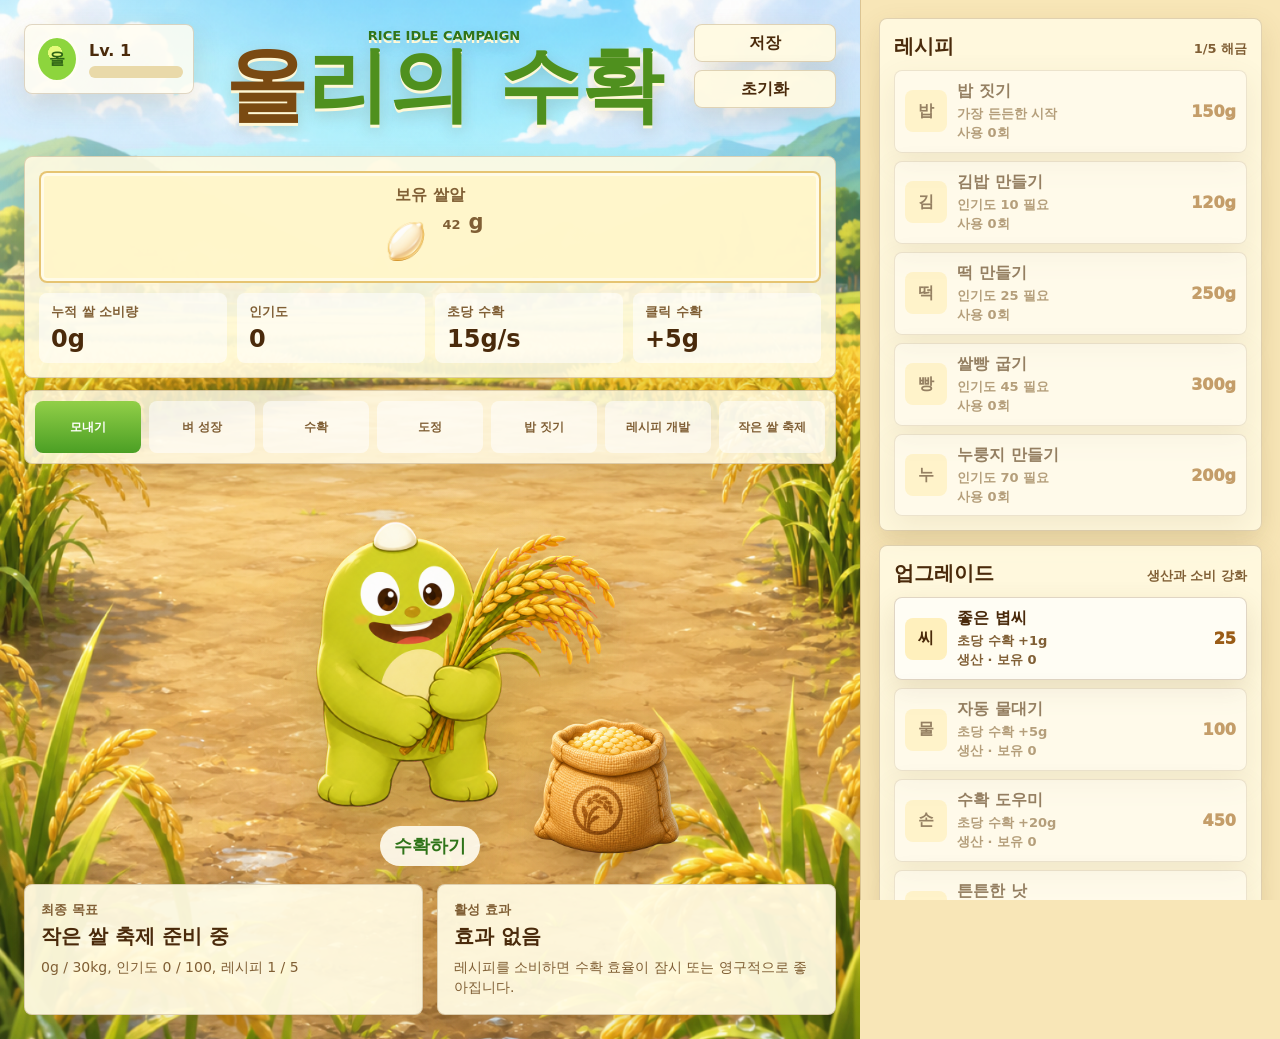
==== index.html @ 378a777c "feat: 올리의 수확 초기 프로토타입" ====
<!doctype html>
<html lang="ko">
  <head>
    <meta charset="utf-8" />
    <meta name="viewport" content="width=device-width, initial-scale=1" />
    <title>올리의 수확</title>
    <link rel="stylesheet" href="./styles.css?v=3" />
  </head>
  <body>
    <main class="app">
      <section class="field" aria-label="올리의 논">
        <canvas id="fieldCanvas" width="960" height="640" aria-hidden="true"></canvas>

        <header class="topbar">
          <div class="profile">
            <div class="portrait" aria-hidden="true">올</div>
            <div>
              <strong id="levelLabel">Lv. 1</strong>
              <div class="xp-track" aria-label="경험치">
                <span id="xpBar"></span>
              </div>
            </div>
          </div>

          <div class="title-block">
            <p class="eyebrow">Rice Idle Campaign</p>
            <h1>올리의 수확</h1>
          </div>

          <div class="toolbar">
            <button id="saveButton" type="button" title="저장">저장</button>
            <button id="resetButton" type="button" title="초기화">초기화</button>
          </div>
        </header>

        <section class="hero-stats" aria-label="핵심 지표">
          <div class="primary-stat">
            <span>보유 쌀알</span>
            <strong><img class="stat-icon" src="./assets/images/crops/rice_grain.png" alt="" /> <span id="rice">0</span><small class="stat-unit">g</small></strong>
          </div>
          <div>
            <span>누적 쌀 소비량</span>
            <strong id="consumed">0g</strong>
          </div>
          <div>
            <span>인기도</span>
            <strong id="popularity">0</strong>
          </div>
          <div>
            <span>초당 수확</span>
            <strong id="perSecond">15g/s</strong>
          </div>
          <div>
            <span>클릭 수확</span>
            <strong id="tapValue">+5g</strong>
          </div>
        </section>

        <section class="stage-strip" aria-label="성장 단계">
          <div id="stageList" class="stage-list"></div>
        </section>

        <section class="play-area" aria-label="수확하기">
          <button id="harvestButton" class="ollie-button" type="button">
            <img id="ollieImage" class="ollie-image" src="./assets/images/characters/ollie_harvest.png" alt="올리" />
            <span class="ollie-label">수확하기</span>
          </button>
          <img class="rice-bag" src="./assets/images/crops/rice_bag.png" alt="" />
          <div id="floatLayer" class="float-layer" aria-hidden="true"></div>
        </section>

        <section class="bottom-cards" aria-label="목표와 효과">
          <article class="goal-card">
            <span>최종 목표</span>
            <strong id="festivalGoal">작은 쌀 축제 준비 중</strong>
            <p id="festivalHint">누적 소비량 30kg, 인기도 100, 레시피 5종 해금</p>
            <button id="festivalButton" class="festival-button" type="button" hidden>축제 개최</button>
          </article>
          <article class="goal-card">
            <span>활성 효과</span>
            <strong id="buffSummary">효과 없음</strong>
            <p>레시피를 소비하면 수확 효율이 잠시 또는 영구적으로 좋아집니다.</p>
          </article>
        </section>
      </section>

      <aside class="panel" aria-label="성장 메뉴">
        <section class="panel-section">
          <div class="section-title">
            <h2>레시피</h2>
            <span id="recipeCount">0/5 해금</span>
          </div>
          <div id="recipeList" class="card-list"></div>
        </section>

        <section class="panel-section">
          <div class="section-title">
            <h2>업그레이드</h2>
            <span>생산과 소비 강화</span>
          </div>
          <div id="upgradeList" class="card-list"></div>
        </section>

        <section class="panel-section">
          <div class="section-title">
            <h2>미션</h2>
            <span>초반 동선</span>
          </div>
          <div id="missionList" class="card-list"></div>
        </section>

        <section class="panel-section">
          <div class="section-title">
            <h2>소비 마일스톤</h2>
            <span>쌀을 즐기는 여정</span>
          </div>
          <div id="milestoneList" class="milestones"></div>
        </section>
      </aside>
    </main>

    <dialog id="festivalDialog" class="festival-dialog">
      <h2>작은 쌀 축제 개최!</h2>
      <p>
        작은 논에서 시작된 올리의 수확이 모두의 축제가 되었어요.
        이제 100kg 지역 대표 쌀 축제를 향한 다음 여정이 열립니다.
      </p>
      <button id="closeFestivalButton" type="button">계속 수확하기</button>
    </dialog>

    <div id="toast" class="toast" role="status" aria-live="polite"></div>

    <script src="./game.js?v=2"></script>
  </body>
</html>
---- styles.css ----
:root {
  color-scheme: light;
  --sky: #9fd8ff;
  --field: #f2c84c;
  --leaf: #4d9a29;
  --leaf-dark: #2f7419;
  --soil: #7b512d;
  --cream: #fff6d8;
  --card: rgba(255, 250, 226, 0.94);
  --card-strong: #fff0bd;
  --text: #4a2a0b;
  --muted: #805f35;
  --line: rgba(116, 75, 20, 0.22);
  --green: #67b72f;
  --orange: #f4a51c;
  --brown: #9a5c16;
  --white: #fffdf2;
}

* {
  box-sizing: border-box;
}

html {
  min-width: 320px;
}

body {
  margin: 0;
  min-height: 100vh;
  background: #f8e6b7;
  color: var(--text);
  font-family:
    Inter, ui-sans-serif, system-ui, -apple-system, BlinkMacSystemFont, "Segoe UI",
    sans-serif;
}

button {
  border: 0;
  color: inherit;
  font: inherit;
  cursor: pointer;
}

.app {
  display: grid;
  grid-template-columns: minmax(0, 1fr) 420px;
  min-height: 100vh;
  background: #f8e6b7;
}

.field {
  position: relative;
  min-height: 100vh;
  overflow: hidden;
  padding: 24px;
  background:
    linear-gradient(rgba(255, 255, 255, 0.03), rgba(255, 255, 255, 0.03)),
    url("./assets/images/backgrounds/farm_main.png") center / cover no-repeat;
}

#fieldCanvas {
  position: absolute;
  inset: 0;
  width: 100%;
  height: 100%;
  opacity: 0;
}

.topbar,
.hero-stats,
.stage-strip,
.play-area,
.bottom-cards {
  position: relative;
  z-index: 2;
}

.topbar {
  display: grid;
  grid-template-columns: 170px minmax(0, 1fr) 142px;
  align-items: start;
  gap: 18px;
}

.profile,
.toolbar button,
.hero-stats,
.stage-strip,
.goal-card,
.panel-section,
.game-card,
.milestone,
.festival-dialog {
  border: 1px solid var(--line);
  box-shadow: 0 10px 28px rgba(109, 75, 18, 0.14);
}

.profile {
  display: flex;
  align-items: center;
  gap: 10px;
  min-height: 68px;
  padding: 10px;
  border-radius: 8px;
  background: rgba(255, 253, 242, 0.86);
}

.portrait {
  display: grid;
  place-items: center;
  width: 48px;
  height: 48px;
  border: 3px solid var(--white);
  border-radius: 50%;
  background: radial-gradient(circle at 45% 35%, #e6fb7b 0 20%, #8dd53d 21% 100%);
  color: #2f6516;
  font-weight: 900;
}

.xp-track {
  width: 94px;
  height: 12px;
  margin-top: 6px;
  overflow: hidden;
  border-radius: 999px;
  background: #e9d9a9;
}

.xp-track span {
  display: block;
  width: 0%;
  height: 100%;
  border-radius: inherit;
  background: linear-gradient(90deg, #72c83c, #f0bd2d);
}

.title-block {
  text-align: center;
  text-shadow:
    0 3px 0 #fff8d6,
    0 6px 16px rgba(89, 59, 13, 0.2);
}

.eyebrow {
  margin: 4px 0 4px;
  color: var(--leaf-dark);
  font-size: 13px;
  font-weight: 900;
  text-transform: uppercase;
}

h1,
h2,
p {
  margin: 0;
  letter-spacing: 0;
}

h1 {
  color: #4f901e;
  font-size: clamp(42px, 7vw, 82px);
  line-height: 0.92;
}

h1::first-letter {
  color: #7a4a12;
}

h2 {
  font-size: 20px;
}

.toolbar {
  display: grid;
  gap: 8px;
}

.toolbar button,
.festival-dialog button {
  min-height: 38px;
  padding: 0 14px;
  border-radius: 8px;
  background: var(--card);
  font-weight: 900;
}

.hero-stats {
  display: grid;
  grid-template-columns: repeat(4, minmax(0, 1fr));
  gap: 10px;
  max-width: 860px;
  margin: 34px auto 12px;
  padding: 14px;
  border-radius: 8px;
  background: rgba(255, 250, 226, 0.9);
}

.hero-stats div {
  min-width: 0;
  padding: 10px 12px;
  border-radius: 8px;
  background: rgba(255, 255, 255, 0.58);
}

.hero-stats span,
.goal-card span,
.section-title span,
.card-meta,
.card-note,
.milestone span {
  display: block;
  color: var(--muted);
  font-size: 13px;
  font-weight: 800;
}

.hero-stats strong {
  display: flex;
  align-items: center;
  gap: 8px;
  margin-top: 4px;
  font-size: 24px;
  white-space: nowrap;
}

.primary-stat {
  grid-column: 1 / -1;
  display: grid;
  place-items: center;
  min-height: 112px;
  border: 2px solid rgba(210, 155, 42, 0.55);
  background: rgba(255, 246, 201, 0.94) !important;
  box-shadow: inset 0 0 0 3px rgba(255, 255, 255, 0.55);
  text-align: center;
}

.primary-stat > span {
  font-size: 16px;
}

.primary-stat strong {
  align-items: baseline;
  margin-top: 2px;
  font-size: 52px;
  line-height: 1;
}

.stat-icon {
  align-self: center;
  width: 58px;
  height: 58px;
  object-fit: contain;
}

.stat-unit {
  align-self: baseline;
  margin-bottom: 0;
  color: var(--muted);
  font-size: 21px;
}

.stage-strip {
  max-width: 820px;
  margin: 0 auto;
  padding: 10px;
  border-radius: 8px;
  background: rgba(255, 250, 226, 0.86);
}

.stage-list {
  display: grid;
  grid-template-columns: repeat(7, minmax(0, 1fr));
  gap: 8px;
}

.stage {
  display: grid;
  place-items: center;
  min-height: 52px;
  padding: 8px 4px;
  border-radius: 8px;
  background: rgba(255, 255, 255, 0.56);
  color: var(--muted);
  font-size: 12px;
  font-weight: 900;
  text-align: center;
}

.stage.active {
  background: linear-gradient(180deg, #92cf48, #4b9f24);
  color: #fff;
}

.play-area {
  position: relative;
  display: grid;
  place-items: center;
  min-height: 390px;
}

.ollie-button {
  position: relative;
  display: grid;
  place-items: center;
  width: min(50vw, 420px);
  min-width: 280px;
  aspect-ratio: 1;
  border-radius: 50%;
  background: radial-gradient(circle, rgba(255, 233, 89, 0.2), transparent 66%);
  filter: drop-shadow(0 22px 24px rgba(83, 70, 18, 0.28));
  transition:
    transform 140ms ease,
    filter 140ms ease;
}

.ollie-button:hover {
  filter: brightness(1.05);
  transform: translateY(-2px);
}

.ollie-button:active,
.ollie-button.harvest-pop {
  transform: translateY(3px) scale(0.98);
}

.ollie-image {
  width: 100%;
  height: 100%;
  object-fit: contain;
  pointer-events: none;
  user-select: none;
}

.ollie-label {
  position: absolute;
  bottom: 18px;
  padding: 8px 14px;
  border-radius: 999px;
  background: rgba(255, 253, 242, 0.9);
  color: var(--leaf-dark);
  font-size: 18px;
  font-weight: 1000;
}

.rice-bag {
  position: absolute;
  right: clamp(24px, 11vw, 140px);
  bottom: 8px;
  width: min(22vw, 180px);
  min-width: 96px;
  filter: drop-shadow(0 16px 18px rgba(74, 50, 10, 0.24));
  pointer-events: none;
}

.float-layer {
  position: absolute;
  inset: 0;
  pointer-events: none;
}

.float-text {
  position: absolute;
  z-index: 4;
  color: #fff3a0;
  font-size: 28px;
  font-weight: 1000;
  text-shadow:
    0 3px 0 #9f5c10,
    0 6px 12px rgba(70, 42, 4, 0.3);
  animation: float-up 900ms ease forwards;
}

.rice-particle {
  position: absolute;
  z-index: 4;
  width: 34px;
  height: 34px;
  object-fit: contain;
  pointer-events: none;
  filter: drop-shadow(0 4px 6px rgba(126, 80, 10, 0.24));
  animation: rice-burst 1080ms ease-out forwards;
}

@keyframes float-up {
  from {
    opacity: 0;
    transform: translateY(20px) scale(0.88);
  }
  18% {
    opacity: 1;
  }
  to {
    opacity: 0;
    transform: translateY(-62px) scale(1.06);
  }
}

@keyframes rice-burst {
  from {
    opacity: 0;
    transform: translate(0, 0) rotate(0deg) scale(0.6);
  }
  15% {
    opacity: 1;
  }
  to {
    opacity: 0;
    transform: translate(var(--burst-x), var(--burst-y)) rotate(var(--burst-r)) scale(1.05);
  }
}

.bottom-cards {
  display: grid;
  grid-template-columns: repeat(2, minmax(0, 1fr));
  gap: 14px;
  max-width: 820px;
  margin: 0 auto;
}

.goal-card {
  min-height: 104px;
  padding: 16px;
  border-radius: 8px;
  background: var(--card);
}

.goal-card strong {
  display: block;
  margin: 4px 0 8px;
  font-size: 20px;
}

.goal-card p {
  color: var(--muted);
  font-size: 14px;
  line-height: 1.4;
}

.festival-button {
  width: 100%;
  min-height: 38px;
  margin-top: 10px;
  border-radius: 8px;
  background: linear-gradient(180deg, #ffd86b, #f2a51a);
  color: var(--text);
  font-weight: 1000;
}

.panel {
  position: relative;
  z-index: 3;
  display: flex;
  flex-direction: column;
  gap: 14px;
  min-height: 100vh;
  max-height: 100vh;
  overflow: auto;
  padding: 18px;
  background: #f8e6b7;
  border-left: 1px solid var(--line);
}

.panel-section {
  padding: 14px;
  border-radius: 8px;
  background: rgba(255, 250, 226, 0.9);
}

.section-title {
  display: flex;
  align-items: baseline;
  justify-content: space-between;
  gap: 12px;
  margin-bottom: 10px;
}

.card-list {
  display: grid;
  gap: 8px;
}

.game-card {
  display: grid;
  grid-template-columns: 42px minmax(0, 1fr) auto;
  align-items: center;
  gap: 10px;
  width: 100%;
  min-height: 72px;
  padding: 10px;
  border-radius: 8px;
  background: rgba(255, 255, 255, 0.68);
  text-align: left;
}

.game-card:disabled {
  cursor: not-allowed;
  opacity: 0.58;
}

.game-card.claimed {
  opacity: 0.72;
}

.card-icon {
  display: grid;
  place-items: center;
  width: 42px;
  height: 42px;
  border-radius: 8px;
  background: var(--card-strong);
  font-weight: 1000;
}

.card-title {
  display: block;
  margin-bottom: 3px;
  font-weight: 1000;
}

.card-cost {
  color: var(--brown);
  font-weight: 1000;
  white-space: nowrap;
}

.card-note {
  margin-top: 2px;
  line-height: 1.3;
}

.milestones {
  display: grid;
  gap: 8px;
}

.milestone {
  display: grid;
  gap: 4px;
  padding: 10px;
  border-radius: 8px;
  background: rgba(255, 255, 255, 0.58);
}

.milestone.done {
  background: rgba(118, 188, 61, 0.25);
}

.progress-track {
  height: 8px;
  overflow: hidden;
  border-radius: 999px;
  background: #ead9a6;
}

.progress-track span {
  display: block;
  width: 0%;
  height: 100%;
  border-radius: inherit;
  background: linear-gradient(90deg, var(--green), var(--orange));
}

.festival-dialog {
  max-width: 420px;
  padding: 22px;
  border: 0;
  border-radius: 8px;
  background: var(--cream);
  color: var(--text);
}

.festival-dialog::backdrop {
  background: rgba(40, 25, 5, 0.4);
}

.festival-dialog p {
  margin: 12px 0 18px;
  color: var(--muted);
  line-height: 1.55;
}

.festival-dialog button {
  width: 100%;
  background: linear-gradient(180deg, #ffd86b, #f2a51a);
}

.toast {
  position: fixed;
  left: 50%;
  bottom: 22px;
  z-index: 8;
  max-width: min(520px, calc(100vw - 28px));
  transform: translateX(-50%) translateY(20px);
  padding: 12px 16px;
  border: 1px solid var(--line);
  border-radius: 8px;
  background: rgba(255, 250, 226, 0.96);
  color: var(--text);
  font-weight: 900;
  opacity: 0;
  pointer-events: none;
  transition:
    opacity 180ms ease,
    transform 180ms ease;
}

.toast.show {
  opacity: 1;
  transform: translateX(-50%) translateY(0);
}

@media (max-width: 1080px) {
  .app {
    grid-template-columns: 1fr;
  }

  .field {
    min-height: 780px;
  }

  .panel {
    max-height: none;
    border-left: 0;
    border-top: 1px solid var(--line);
  }
}

@media (max-width: 760px) {
  .field {
    min-height: 760px;
    padding: 14px;
  }

  .topbar {
    grid-template-columns: 1fr auto;
  }

  .title-block {
    grid-column: 1 / -1;
    grid-row: 1;
    text-align: left;
  }

  .profile {
    grid-column: 1;
    grid-row: 2;
  }

  .toolbar {
    grid-column: 2;
    grid-row: 2;
    min-width: 88px;
  }

  h1 {
    font-size: 44px;
  }

  .hero-stats {
    grid-template-columns: repeat(2, minmax(0, 1fr));
    margin-top: 18px;
  }

  .primary-stat {
    grid-column: 1 / -1;
    min-height: 100px;
  }

  .stage-list {
    grid-template-columns: repeat(4, minmax(0, 1fr));
  }

  .play-area {
    min-height: 300px;
  }

  .ollie-button {
    width: min(72vw, 310px);
    min-width: 230px;
  }

  .rice-bag {
    right: 12px;
    bottom: 8px;
    width: 112px;
  }

  .bottom-cards {
    grid-template-columns: 1fr;
  }
}

@media (max-width: 460px) {
  .hero-stats strong {
    font-size: 20px;
  }

  .primary-stat strong {
    font-size: 42px;
  }

  .stat-icon {
    width: 48px;
    height: 48px;
  }

  .stat-unit {
    font-size: 18px;
  }

  .game-card {
    grid-template-columns: 38px minmax(0, 1fr);
  }

  .card-cost {
    grid-column: 2;
  }
}
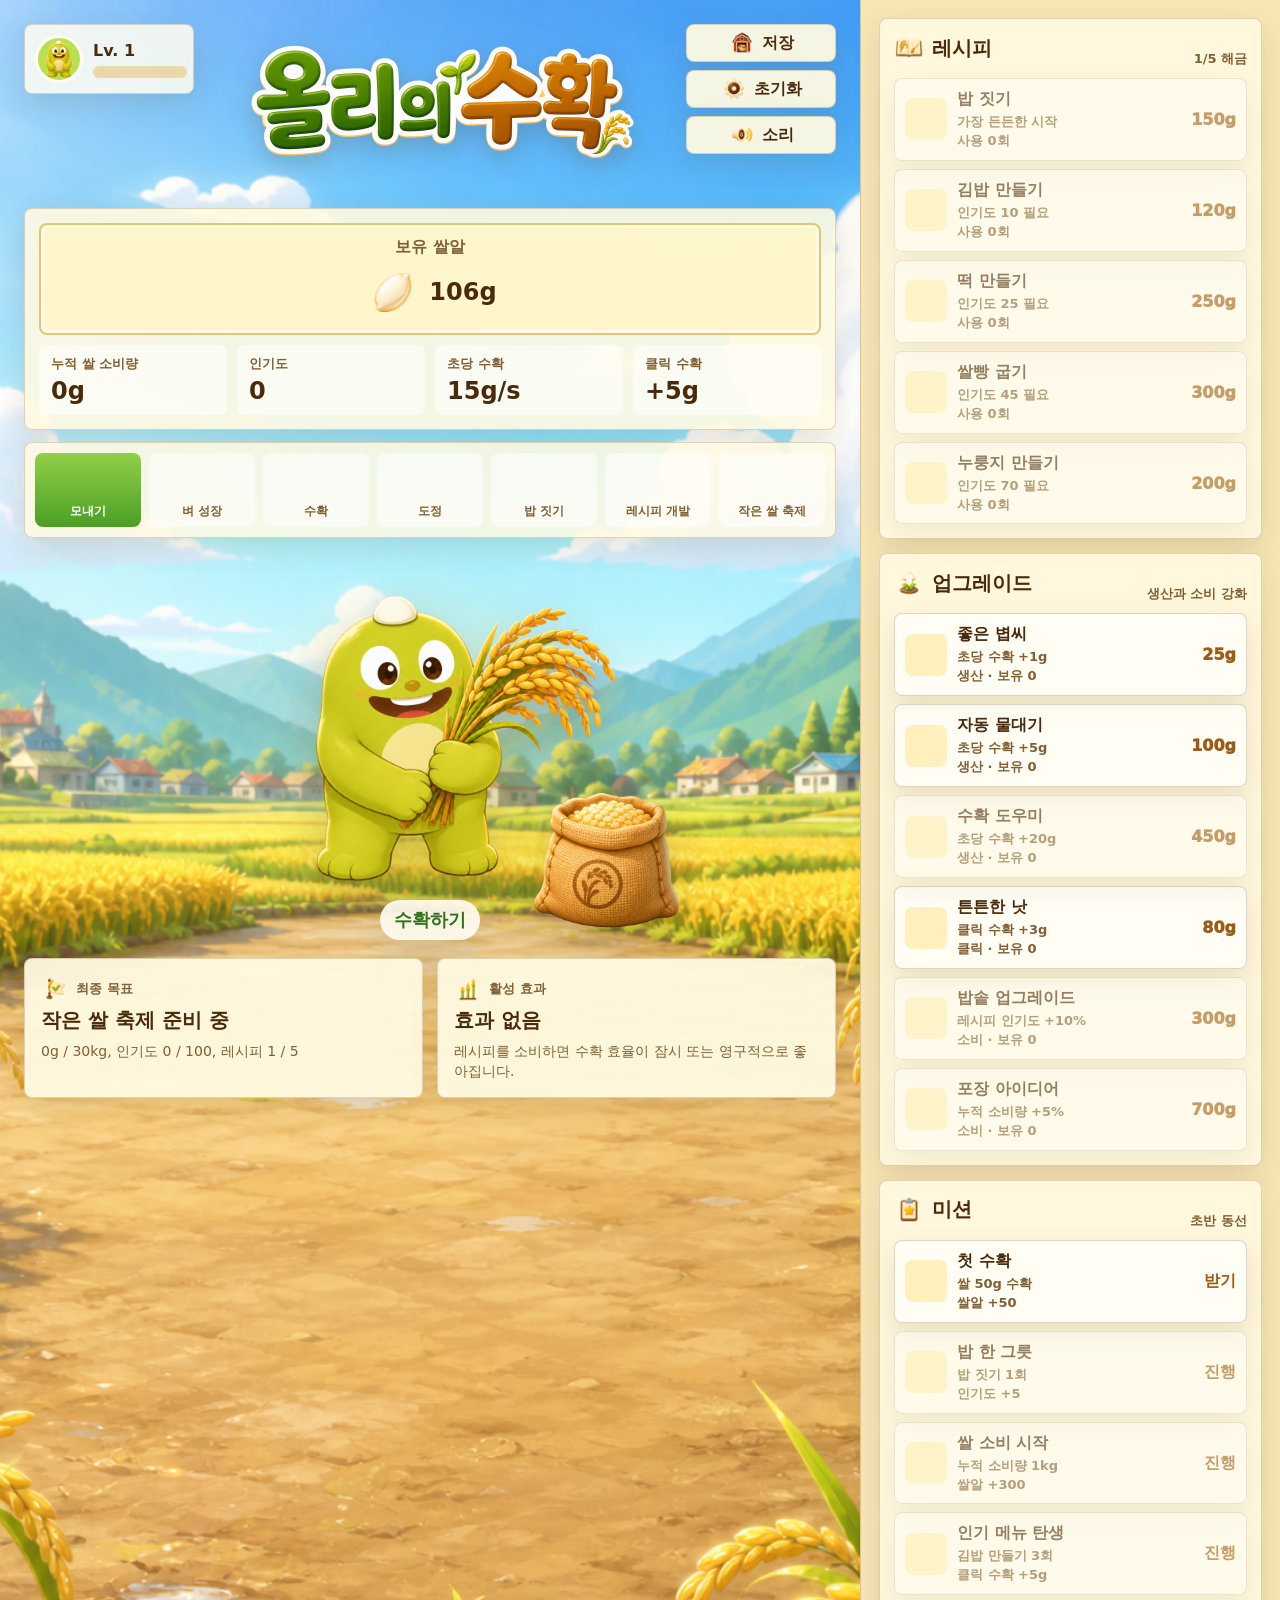
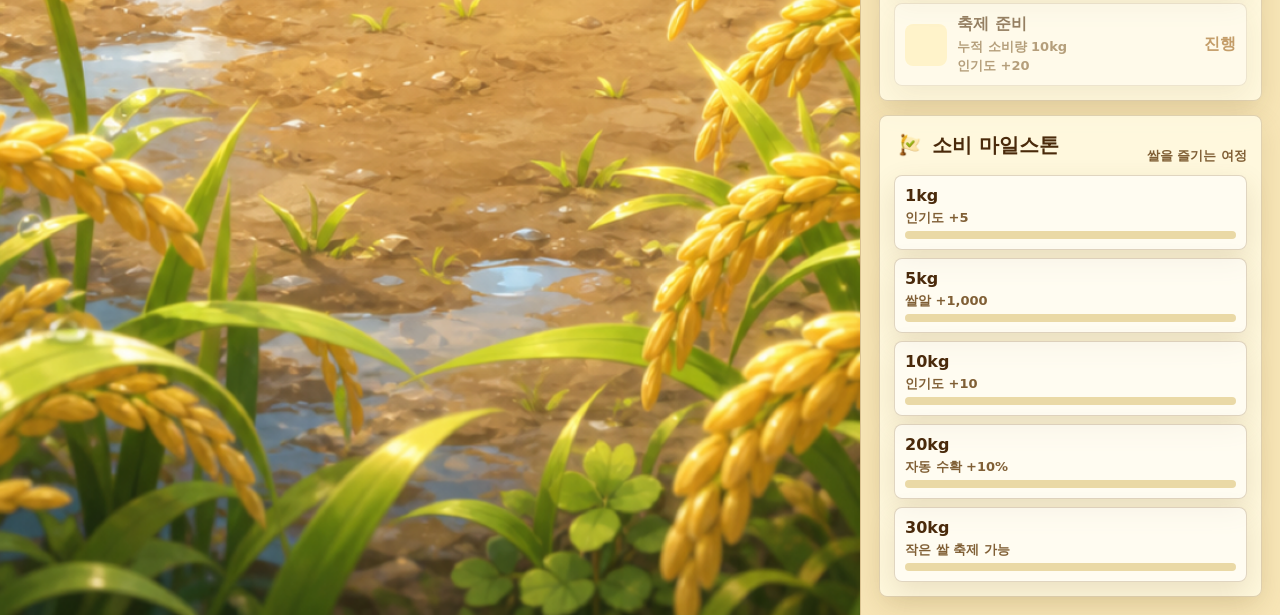
==== commit f1b62020: "feat: UI 이미지 에셋과 게임 연출 추가" ====
--- a/index.html
+++ b/index.html
@@ -4,7 +4,7 @@
     <meta charset="utf-8" />
     <meta name="viewport" content="width=device-width, initial-scale=1" />
     <title>올리의 수확</title>
-    <link rel="stylesheet" href="./styles.css?v=3" />
+    <link rel="stylesheet" href="./styles.css?v=7" />
   </head>
   <body>
     <main class="app">
@@ -13,7 +13,7 @@
 
         <header class="topbar">
           <div class="profile">
-            <div class="portrait" aria-hidden="true">올</div>
+            <img class="portrait" src="./assets/images/characters/ollie_portrait.png" alt="올리" />
             <div>
               <strong id="levelLabel">Lv. 1</strong>
               <div class="xp-track" aria-label="경험치">
@@ -23,20 +23,29 @@
           </div>
 
           <div class="title-block">
-            <p class="eyebrow">Rice Idle Campaign</p>
-            <h1>올리의 수확</h1>
+            <img class="game-logo" src="./assets/images/branding/logo_ollies_harvest.png" alt="올리의 수확" />
           </div>
 
           <div class="toolbar">
-            <button id="saveButton" type="button" title="저장">저장</button>
-            <button id="resetButton" type="button" title="초기화">초기화</button>
+            <button id="saveButton" type="button" title="저장">
+              <img src="./assets/images/ui/ui_storage.png" alt="" />
+              <span>저장</span>
+            </button>
+            <button id="resetButton" type="button" title="초기화">
+              <img src="./assets/images/ui/ui_settings.png" alt="" />
+              <span>초기화</span>
+            </button>
+            <button id="soundButton" type="button" title="효과음 켜짐" aria-pressed="true">
+              <img id="soundIcon" src="./assets/images/ui/ui_sound_on.png" alt="" />
+              <span>소리</span>
+            </button>
           </div>
         </header>
 
         <section class="hero-stats" aria-label="핵심 지표">
           <div class="primary-stat">
             <span>보유 쌀알</span>
-            <strong><img class="stat-icon" src="./assets/images/crops/rice_grain.png" alt="" /> <span id="rice">0</span><small class="stat-unit">g</small></strong>
+            <strong><img class="stat-icon" src="./assets/images/crops/rice_grain.png" alt="" /> <span id="rice">0g</span></strong>
           </div>
           <div>
             <span>누적 쌀 소비량</span>
@@ -71,13 +80,13 @@
 
         <section class="bottom-cards" aria-label="목표와 효과">
           <article class="goal-card">
-            <span>최종 목표</span>
+            <span class="goal-heading"><img src="./assets/images/ui/ui_milestone.png" alt="" />최종 목표</span>
             <strong id="festivalGoal">작은 쌀 축제 준비 중</strong>
             <p id="festivalHint">누적 소비량 30kg, 인기도 100, 레시피 5종 해금</p>
             <button id="festivalButton" class="festival-button" type="button" hidden>축제 개최</button>
           </article>
           <article class="goal-card">
-            <span>활성 효과</span>
+            <span class="goal-heading"><img src="./assets/images/ui/ui_stats.png" alt="" />활성 효과</span>
             <strong id="buffSummary">효과 없음</strong>
             <p>레시피를 소비하면 수확 효율이 잠시 또는 영구적으로 좋아집니다.</p>
           </article>
@@ -87,7 +96,7 @@
       <aside class="panel" aria-label="성장 메뉴">
         <section class="panel-section">
           <div class="section-title">
-            <h2>레시피</h2>
+            <h2><img src="./assets/images/ui/ui_recipe.png" alt="" />레시피</h2>
             <span id="recipeCount">0/5 해금</span>
           </div>
           <div id="recipeList" class="card-list"></div>
@@ -95,7 +104,7 @@
 
         <section class="panel-section">
           <div class="section-title">
-            <h2>업그레이드</h2>
+            <h2><img src="./assets/images/ui/ui_upgrade.png" alt="" />업그레이드</h2>
             <span>생산과 소비 강화</span>
           </div>
           <div id="upgradeList" class="card-list"></div>
@@ -103,7 +112,7 @@
 
         <section class="panel-section">
           <div class="section-title">
-            <h2>미션</h2>
+            <h2><img src="./assets/images/ui/ui_mission.png" alt="" />미션</h2>
             <span>초반 동선</span>
           </div>
           <div id="missionList" class="card-list"></div>
@@ -111,7 +120,7 @@
 
         <section class="panel-section">
           <div class="section-title">
-            <h2>소비 마일스톤</h2>
+            <h2><img src="./assets/images/ui/ui_milestone.png" alt="" />소비 마일스톤</h2>
             <span>쌀을 즐기는 여정</span>
           </div>
           <div id="milestoneList" class="milestones"></div>
@@ -120,6 +129,7 @@
     </main>
 
     <dialog id="festivalDialog" class="festival-dialog">
+      <img class="festival-badge" src="./assets/images/badges/festival_badge.png" alt="작은 쌀 축제 달성 배지" />
       <h2>작은 쌀 축제 개최!</h2>
       <p>
         작은 논에서 시작된 올리의 수확이 모두의 축제가 되었어요.
@@ -130,6 +140,6 @@
 
     <div id="toast" class="toast" role="status" aria-live="polite"></div>
 
-    <script src="./game.js?v=2"></script>
+    <script src="./game.js?v=4"></script>
   </body>
 </html>
--- a/styles.css
+++ b/styles.css
@@ -57,6 +57,19 @@
   background:
     linear-gradient(rgba(255, 255, 255, 0.03), rgba(255, 255, 255, 0.03)),
     url("./assets/images/backgrounds/farm_main.png") center / cover no-repeat;
+  transition: background-image 500ms ease;
+}
+
+.field[data-scene="village"] {
+  background-image:
+    linear-gradient(rgba(255, 255, 255, 0.03), rgba(255, 255, 255, 0.03)),
+    url("./assets/images/backgrounds/village_main.png");
+}
+
+.field[data-scene="festival"] {
+  background-image:
+    linear-gradient(rgba(255, 255, 255, 0.03), rgba(255, 255, 255, 0.03)),
+    url("./assets/images/backgrounds/festival_main.png");
 }
 
 #fieldCanvas {
@@ -78,7 +91,7 @@
 
 .topbar {
   display: grid;
-  grid-template-columns: 170px minmax(0, 1fr) 142px;
+  grid-template-columns: 170px minmax(0, 1fr) 150px;
   align-items: start;
   gap: 18px;
 }
@@ -107,15 +120,13 @@
 }
 
 .portrait {
-  display: grid;
-  place-items: center;
   width: 48px;
   height: 48px;
   border: 3px solid var(--white);
   border-radius: 50%;
-  background: radial-gradient(circle at 45% 35%, #e6fb7b 0 20%, #8dd53d 21% 100%);
-  color: #2f6516;
-  font-weight: 900;
+  background: #b9df52;
+  object-fit: cover;
+  object-position: center 18%;
 }
 
 .xp-track {
@@ -136,18 +147,17 @@
 }
 
 .title-block {
+  display: grid;
+  place-items: center;
   text-align: center;
-  text-shadow:
-    0 3px 0 #fff8d6,
-    0 6px 16px rgba(89, 59, 13, 0.2);
-}
-
-.eyebrow {
-  margin: 4px 0 4px;
-  color: var(--leaf-dark);
-  font-size: 13px;
-  font-weight: 900;
-  text-transform: uppercase;
+}
+
+.game-logo {
+  display: block;
+  width: min(100%, 520px);
+  max-height: 150px;
+  object-fit: contain;
+  filter: drop-shadow(0 8px 12px rgba(86, 55, 10, 0.2));
 }
 
 h1,
@@ -183,6 +193,19 @@
   border-radius: 8px;
   background: var(--card);
   font-weight: 900;
+}
+
+.toolbar button {
+  display: flex;
+  align-items: center;
+  justify-content: center;
+  gap: 7px;
+}
+
+.toolbar button img {
+  width: 26px;
+  height: 26px;
+  object-fit: contain;
 }
 
 .hero-stats {
@@ -239,11 +262,16 @@
   font-size: 16px;
 }
 
+.primary-stat #rice {
+  display: inline;
+  color: inherit;
+  font-size: inherit;
+  font-weight: inherit;
+}
+
 .primary-stat strong {
-  align-items: baseline;
   margin-top: 2px;
-  font-size: 52px;
-  line-height: 1;
+  font-size: 24px;
 }
 
 .stat-icon {
@@ -253,13 +281,6 @@
   object-fit: contain;
 }
 
-.stat-unit {
-  align-self: baseline;
-  margin-bottom: 0;
-  color: var(--muted);
-  font-size: 21px;
-}
-
 .stage-strip {
   max-width: 820px;
   margin: 0 auto;
@@ -277,7 +298,7 @@
 .stage {
   display: grid;
   place-items: center;
-  min-height: 52px;
+  min-height: 74px;
   padding: 8px 4px;
   border-radius: 8px;
   background: rgba(255, 255, 255, 0.56);
@@ -285,6 +306,16 @@
   font-size: 12px;
   font-weight: 900;
   text-align: center;
+}
+
+.stage img {
+  width: 42px;
+  height: 42px;
+  object-fit: contain;
+}
+
+.stage span {
+  line-height: 1.15;
 }
 
 .stage.active {
@@ -382,6 +413,37 @@
   animation: rice-burst 1080ms ease-out forwards;
 }
 
+.action-effect {
+  position: absolute;
+  z-index: 3;
+  left: 50%;
+  top: 50%;
+  width: min(68%, 340px);
+  aspect-ratio: 1;
+  object-fit: contain;
+  pointer-events: none;
+  transform: translate(-50%, -50%);
+  animation: effect-pop 900ms ease-out forwards;
+}
+
+.action-effect.effect-small {
+  width: 90px;
+}
+
+@keyframes effect-pop {
+  from {
+    opacity: 0;
+    transform: translate(-50%, -50%) scale(0.45) rotate(-8deg);
+  }
+  22% {
+    opacity: 1;
+  }
+  to {
+    opacity: 0;
+    transform: translate(-50%, -50%) scale(1.18) rotate(5deg);
+  }
+}
+
 @keyframes float-up {
   from {
     opacity: 0;
@@ -435,6 +497,18 @@
   color: var(--muted);
   font-size: 14px;
   line-height: 1.4;
+}
+
+.goal-heading {
+  display: flex !important;
+  align-items: center;
+  gap: 7px;
+}
+
+.goal-heading img {
+  width: 28px;
+  height: 28px;
+  object-fit: contain;
 }
 
 .festival-button {
@@ -454,8 +528,8 @@
   flex-direction: column;
   gap: 14px;
   min-height: 100vh;
-  max-height: 100vh;
-  overflow: auto;
+  max-height: none;
+  overflow: visible;
   padding: 18px;
   background: #f8e6b7;
   border-left: 1px solid var(--line);
@@ -475,6 +549,18 @@
   margin-bottom: 10px;
 }
 
+.section-title h2 {
+  display: flex;
+  align-items: center;
+  gap: 8px;
+}
+
+.section-title h2 img {
+  width: 30px;
+  height: 30px;
+  object-fit: contain;
+}
+
 .card-list {
   display: grid;
   gap: 8px;
@@ -512,6 +598,12 @@
   font-weight: 1000;
 }
 
+.card-icon img {
+  width: 100%;
+  height: 100%;
+  object-fit: contain;
+}
+
 .card-title {
   display: block;
   margin-bottom: 3px;
@@ -568,6 +660,15 @@
   border-radius: 8px;
   background: var(--cream);
   color: var(--text);
+  text-align: center;
+}
+
+.festival-badge {
+  display: block;
+  width: 132px;
+  height: 132px;
+  margin: 0 auto 8px;
+  object-fit: contain;
 }
 
 .festival-dialog::backdrop {
@@ -642,6 +743,12 @@
     text-align: left;
   }
 
+  .game-logo {
+    width: min(92vw, 430px);
+    max-height: 116px;
+    justify-self: start;
+  }
+
   .profile {
     grid-column: 1;
     grid-row: 2;
@@ -653,6 +760,16 @@
     min-width: 88px;
   }
 
+  .toolbar button {
+    min-height: 42px;
+    padding: 0 10px;
+  }
+
+  .toolbar button img {
+    width: 22px;
+    height: 22px;
+  }
+
   h1 {
     font-size: 44px;
   }
@@ -669,6 +786,15 @@
 
   .stage-list {
     grid-template-columns: repeat(4, minmax(0, 1fr));
+  }
+
+  .stage {
+    min-height: 68px;
+  }
+
+  .stage img {
+    width: 36px;
+    height: 36px;
   }
 
   .play-area {
@@ -697,7 +823,7 @@
   }
 
   .primary-stat strong {
-    font-size: 42px;
+    font-size: 20px;
   }
 
   .stat-icon {
@@ -705,10 +831,6 @@
     height: 48px;
   }
 
-  .stat-unit {
-    font-size: 18px;
-  }
-
   .game-card {
     grid-template-columns: 38px minmax(0, 1fr);
   }
